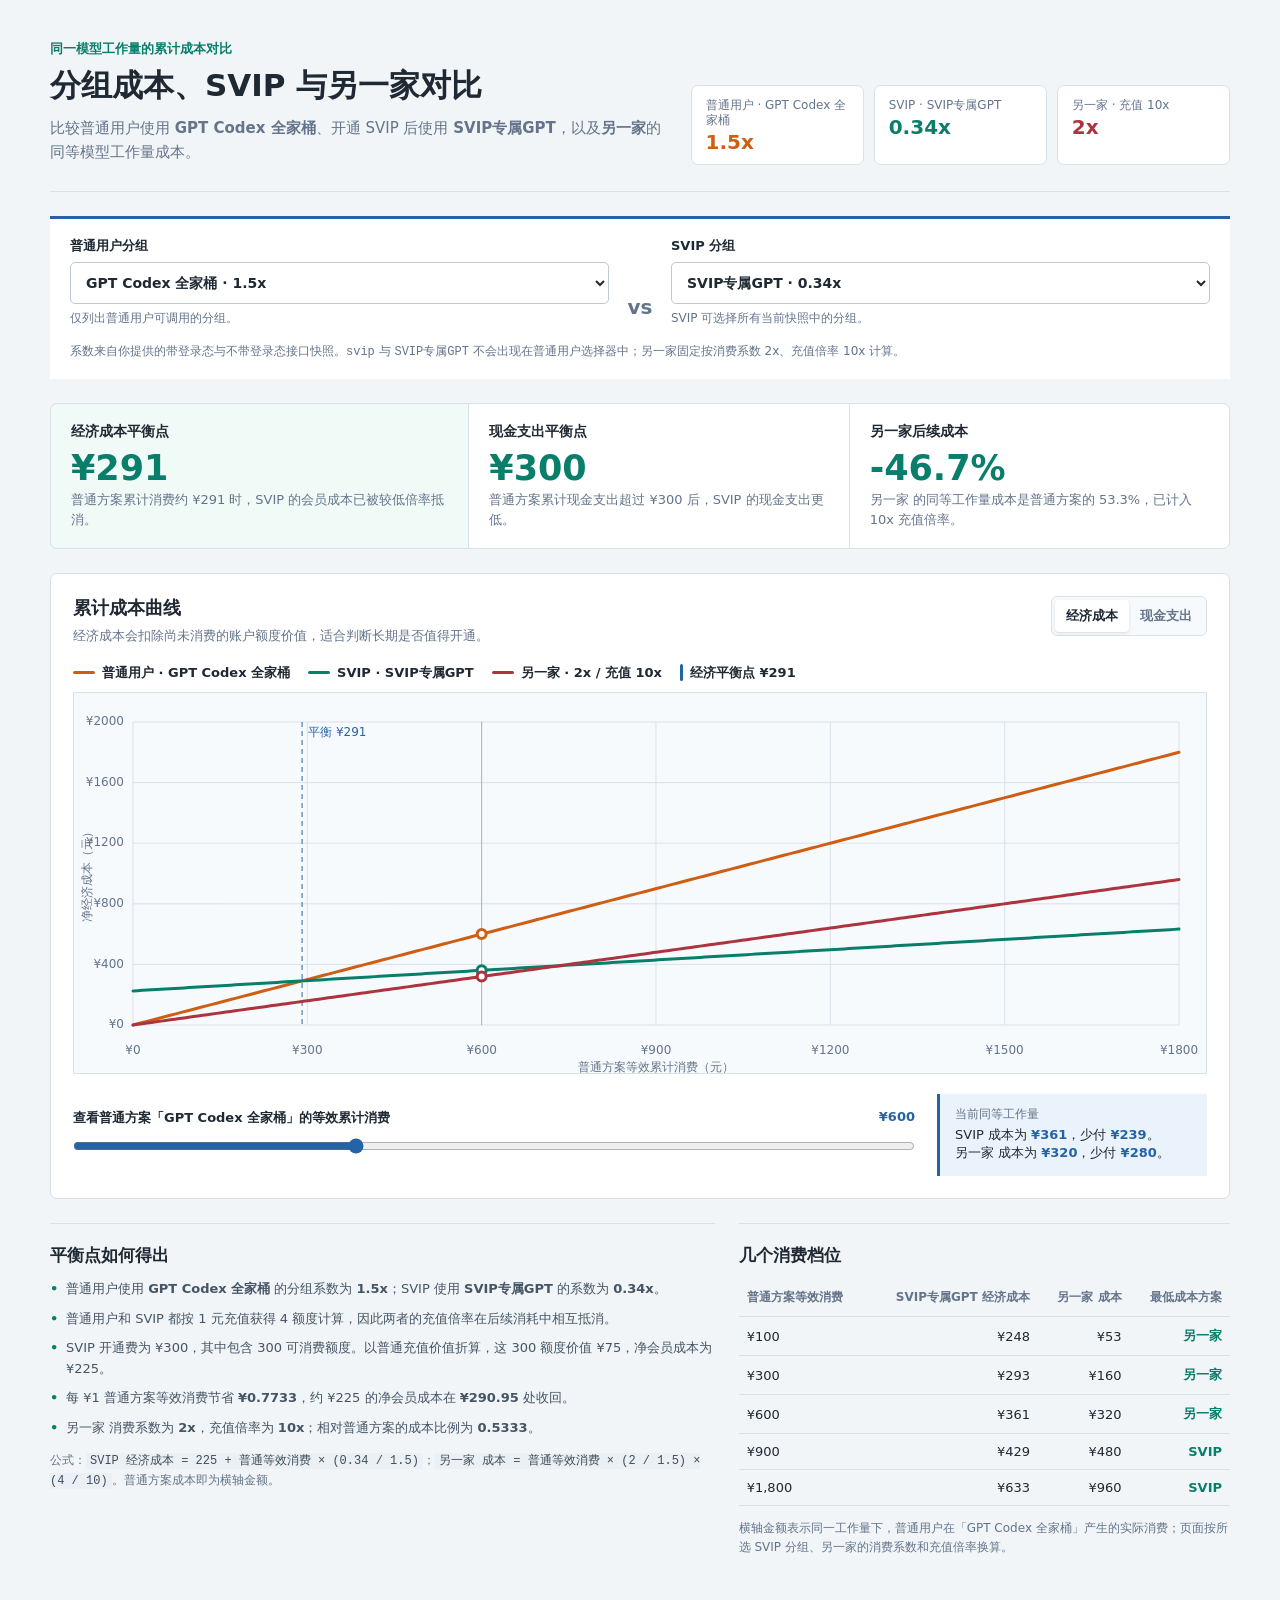
==== group-cost-comparison.html @ f08cdd8d "feat: add third-provider cost comparison" ====
<!doctype html>
<html lang="zh-CN">
  <head>
    <meta charset="UTF-8" />
    <meta name="viewport" content="width=device-width, initial-scale=1.0" />
    <title>分组成本、SVIP 与另一家对比</title>
    <style>
      :root {
        color-scheme: light;
        --ink: #1f2933;
        --muted: #64748b;
        --line: #d9e1e8;
        --canvas: #f7fafc;
        --paper: #ffffff;
        --mint: #087e6b;
        --mint-soft: #e6f6f1;
        --orange: #cf5e15;
        --orange-soft: #fff1e7;
        --blue: #2563a7;
        --blue-soft: #eaf2fb;
        --red: #ad343e;
        --focus: #193a6a;
        font-family: Inter, ui-sans-serif, system-ui, -apple-system, BlinkMacSystemFont,
          "Segoe UI", sans-serif;
      }

      * { box-sizing: border-box; }

      body {
        margin: 0;
        min-width: 320px;
        background: #f1f5f7;
        color: var(--ink);
      }

      main {
        width: min(1180px, calc(100% - 32px));
        margin: 0 auto;
        padding: 40px 0 52px;
      }

      .masthead {
        display: flex;
        align-items: end;
        justify-content: space-between;
        gap: 24px;
        padding-bottom: 26px;
        border-bottom: 1px solid var(--line);
      }

      .eyebrow {
        margin: 0 0 9px;
        color: var(--mint);
        font-size: 13px;
        font-weight: 750;
      }

      h1 {
        margin: 0;
        font-size: 31px;
        line-height: 1.18;
        font-weight: 760;
        letter-spacing: 0;
      }

      .subtitle {
        max-width: 690px;
        margin: 12px 0 0;
        color: var(--muted);
        font-size: 15px;
        line-height: 1.65;
      }

      .ratios {
        display: grid;
        grid-template-columns: repeat(3, minmax(116px, 1fr));
        gap: 10px;
        min-width: 380px;
      }

      .ratio {
        padding: 12px 14px;
        border: 1px solid var(--line);
        border-radius: 7px;
        background: var(--paper);
      }

      .ratio span,
      .metric-label,
      .small-label {
        display: block;
        color: var(--muted);
        font-size: 12px;
        line-height: 1.25;
      }

      .ratio strong {
        display: block;
        margin-top: 4px;
        font-size: 20px;
        line-height: 1;
      }

      .ratio.standard strong { color: var(--orange); }
      .ratio.svip strong { color: var(--mint); }
      .ratio.other strong { color: var(--red); }

      .comparison-picker {
        display: grid;
        grid-template-columns: 1fr 34px 1fr;
        gap: 14px;
        align-items: end;
        margin: 24px 0;
        padding: 18px 20px;
        border-top: 3px solid var(--blue);
        background: var(--paper);
      }

      .picker-field { min-width: 0; }

      .picker-field label {
        display: block;
        margin-bottom: 7px;
        font-size: 13px;
        font-weight: 750;
      }

      .picker-field small {
        display: block;
        min-height: 18px;
        margin-top: 6px;
        color: var(--muted);
        font-size: 12px;
        line-height: 1.45;
      }

      select {
        width: 100%;
        min-height: 42px;
        border: 1px solid #bdc9d4;
        border-radius: 5px;
        padding: 0 34px 0 11px;
        background: var(--paper);
        color: var(--ink);
        font: inherit;
        font-size: 14px;
        font-weight: 650;
      }

      select:focus-visible {
        outline: 3px solid rgb(37 99 167 / 28%);
        outline-offset: 2px;
      }

      .compare-mark {
        display: grid;
        place-items: center;
        height: 42px;
        color: var(--muted);
        font-size: 20px;
        font-weight: 700;
      }

      .picker-note {
        grid-column: 1 / -1;
        margin: 0;
        color: var(--muted);
        font-size: 12px;
        line-height: 1.5;
      }

      .key-result {
        display: grid;
        grid-template-columns: 1.1fr 1fr 1fr;
        gap: 1px;
        margin: 24px 0;
        overflow: hidden;
        border: 1px solid var(--line);
        border-radius: 7px;
        background: var(--line);
      }

      .key-result article {
        min-height: 134px;
        padding: 19px 20px;
        background: var(--paper);
      }

      .key-result article:first-child { background: #f0faf7; }

      .key-result h2 {
        margin: 0;
        font-size: 14px;
        font-weight: 740;
      }

      .result-number {
        margin: 10px 0 4px;
        color: var(--mint);
        font-size: 35px;
        font-weight: 780;
        line-height: 1;
      }

      .result-number.is-loss { color: var(--red); }

      .result-copy {
        margin: 0;
        color: var(--muted);
        font-size: 13px;
        line-height: 1.5;
      }

      .chart-section {
        padding: 22px;
        border: 1px solid var(--line);
        border-radius: 7px;
        background: var(--paper);
      }

      .chart-head {
        display: flex;
        align-items: start;
        justify-content: space-between;
        gap: 18px;
        margin-bottom: 18px;
      }

      .chart-head h2 {
        margin: 0;
        font-size: 18px;
      }

      .chart-head p {
        margin: 6px 0 0;
        color: var(--muted);
        font-size: 13px;
        line-height: 1.5;
      }

      .mode-switch {
        display: inline-flex;
        flex: 0 0 auto;
        padding: 3px;
        border: 1px solid var(--line);
        border-radius: 6px;
        background: #f7fafc;
      }

      .mode-switch button {
        min-height: 32px;
        border: 0;
        border-radius: 4px;
        padding: 0 11px;
        background: transparent;
        color: var(--muted);
        font: inherit;
        font-size: 13px;
        font-weight: 700;
        cursor: pointer;
      }

      .mode-switch button[aria-pressed="true"] {
        background: var(--paper);
        color: var(--ink);
        box-shadow: 0 1px 3px rgb(31 41 51 / 14%);
      }

      .mode-switch button:focus-visible,
      input:focus-visible {
        outline: 3px solid rgb(37 99 167 / 28%);
        outline-offset: 2px;
      }

      .legend {
        display: flex;
        flex-wrap: wrap;
        gap: 12px 18px;
        margin-bottom: 10px;
      }

      .legend-item {
        display: inline-flex;
        align-items: center;
        gap: 7px;
        font-size: 13px;
        font-weight: 650;
      }

      .legend-line {
        width: 22px;
        height: 3px;
        border-radius: 3px;
      }

      .legend-line.standard { background: var(--orange); }
      .legend-line.svip { background: var(--mint); }
      .legend-line.other { background: var(--red); }
      .legend-line.marker {
        width: 3px;
        height: 17px;
        background: var(--blue);
      }

      .chart-wrap {
        position: relative;
        min-height: 380px;
        border: 1px solid var(--line);
        background: var(--canvas);
      }

      canvas {
        display: block;
        width: 100%;
        height: 380px;
        cursor: crosshair;
      }

      .tooltip {
        position: absolute;
        z-index: 1;
        width: max-content;
        max-width: 220px;
        padding: 10px 11px;
        border: 1px solid #bcc9d5;
        border-radius: 5px;
        background: rgb(255 255 255 / 96%);
        box-shadow: 0 3px 13px rgb(31 41 51 / 12%);
        color: var(--ink);
        font-size: 12px;
        line-height: 1.55;
        pointer-events: none;
        transform: translate(10px, -100%);
      }

      .tooltip[hidden] { display: none; }
      .tooltip strong { display: block; margin-bottom: 3px; }

      .control-row {
        display: grid;
        grid-template-columns: minmax(0, 1fr) auto;
        gap: 22px;
        align-items: center;
        margin-top: 20px;
      }

      .range-control label {
        display: flex;
        justify-content: space-between;
        gap: 12px;
        font-size: 13px;
        font-weight: 700;
      }

      .range-control output {
        color: var(--blue);
        font-variant-numeric: tabular-nums;
      }

      input[type="range"] {
        width: 100%;
        height: 22px;
        margin: 8px 0 0;
        accent-color: var(--blue);
        cursor: pointer;
      }

      .live-comparison {
        min-width: 270px;
        padding: 13px 15px;
        border-left: 3px solid var(--blue);
        background: var(--blue-soft);
      }

      .live-comparison p { margin: 4px 0 0; font-size: 13px; line-height: 1.45; }
      .live-comparison strong { color: var(--blue); font-variant-numeric: tabular-nums; }

      .details {
        display: grid;
        grid-template-columns: minmax(0, 1.15fr) minmax(300px, 0.85fr);
        gap: 24px;
        margin-top: 24px;
      }

      .details section {
        padding: 20px 0;
        border-top: 1px solid var(--line);
      }

      .details h2 { margin: 0 0 12px; font-size: 17px; }

      .assumptions {
        display: grid;
        gap: 9px;
        margin: 0;
        padding: 0;
        list-style: none;
      }

      .assumptions li {
        position: relative;
        padding-left: 16px;
        color: #455566;
        font-size: 13px;
        line-height: 1.58;
      }

      .assumptions li::before {
        position: absolute;
        left: 0;
        color: var(--mint);
        content: "•";
        font-weight: 900;
      }

      table { width: 100%; border-collapse: collapse; font-size: 13px; }
      th, td { padding: 10px 8px; border-bottom: 1px solid var(--line); text-align: right; }
      th:first-child, td:first-child { text-align: left; }
      th { color: var(--muted); font-size: 12px; font-weight: 720; }
      td { font-variant-numeric: tabular-nums; }
      .save { color: var(--mint); font-weight: 760; }

      .scenario-table-wrap { overflow-x: auto; }

      .method {
        margin: 13px 0 0;
        color: var(--muted);
        font-size: 12px;
        line-height: 1.55;
      }

      .method code {
        padding: 1px 4px;
        background: #eaf0f4;
        color: #3e4d5b;
        font-family: ui-monospace, SFMono-Regular, Menlo, Consolas, monospace;
      }

      @media (max-width: 760px) {
        main { width: min(100% - 24px, 1180px); padding-top: 24px; }
        .masthead, .chart-head { align-items: stretch; flex-direction: column; }
        .ratios { min-width: 0; }
        .key-result { grid-template-columns: 1fr; }
        .comparison-picker { grid-template-columns: 1fr; gap: 12px; padding: 15px; }
        .compare-mark { display: none; }
        .key-result article { min-height: auto; }
        .chart-section { padding: 14px; }
        .chart-wrap, canvas { min-height: 320px; height: 320px; }
        .control-row, .details { grid-template-columns: 1fr; gap: 16px; }
        .live-comparison { min-width: 0; }
        .mode-switch { width: 100%; }
        .mode-switch button { flex: 1; }
        h1 { font-size: 27px; }
        .result-number { font-size: 31px; }
      }
    </style>
  </head>
  <body>
    <main>
      <header class="masthead">
        <div>
          <p class="eyebrow">同一模型工作量的累计成本对比</p>
          <h1>分组成本、SVIP 与另一家对比</h1>
          <p class="subtitle" id="match-subtitle"></p>
        </div>
        <div class="ratios" aria-label="本次计算的分组系数">
          <div class="ratio standard">
            <span id="standard-ratio-label">普通用户 · GPT Codex 全家桶</span>
            <strong id="standard-ratio-value">1.50x</strong>
          </div>
          <div class="ratio svip">
            <span id="svip-ratio-label">SVIP · SVIP专属GPT</span>
            <strong id="svip-ratio-value">0.34x</strong>
          </div>
          <div class="ratio other">
            <span id="other-ratio-label">另一家 · 充值 10x</span>
            <strong id="other-ratio-value">2x</strong>
          </div>
        </div>
      </header>

      <section class="comparison-picker" aria-label="选择对比的分组">
        <div class="picker-field">
          <label for="standard-group">普通用户分组</label>
          <select id="standard-group"></select>
          <small>仅列出普通用户可调用的分组。</small>
        </div>
        <div class="compare-mark" aria-hidden="true">vs</div>
        <div class="picker-field">
          <label for="svip-group">SVIP 分组</label>
          <select id="svip-group"></select>
          <small>SVIP 可选择所有当前快照中的分组。</small>
        </div>
        <p class="picker-note">系数来自你提供的带登录态与不带登录态接口快照。<code>svip</code> 与 <code>SVIP专属GPT</code> 不会出现在普通用户选择器中；另一家固定按消费系数 2x、充值倍率 10x 计算。</p>
      </section>

      <section class="key-result" aria-label="结论">
        <article>
          <h2>经济成本平衡点</h2>
          <p class="result-number" id="economic-break-number">¥291</p>
          <p class="result-copy" id="economic-break-copy"></p>
        </article>
        <article>
          <h2>现金支出平衡点</h2>
          <p class="result-number" id="cash-break-number">¥300</p>
          <p class="result-copy" id="cash-break-copy"></p>
        </article>
        <article>
          <h2>另一家后续成本</h2>
          <p class="result-number" id="other-marginal-number">-46.7%</p>
          <p class="result-copy" id="other-marginal-copy"></p>
        </article>
      </section>

      <section class="chart-section" aria-labelledby="chart-title">
        <div class="chart-head">
          <div>
            <h2 id="chart-title">累计成本曲线</h2>
            <p id="chart-description">经济成本会扣除尚未消费的账户额度价值，适合判断长期是否值得开通。</p>
          </div>
          <div class="mode-switch" aria-label="成本口径">
            <button type="button" data-mode="economic" aria-pressed="true">经济成本</button>
            <button type="button" data-mode="cash" aria-pressed="false">现金支出</button>
          </div>
        </div>

        <div class="legend" aria-hidden="true">
          <span class="legend-item"><i class="legend-line standard"></i><span id="standard-legend">普通用户 · GPT Codex 全家桶</span></span>
          <span class="legend-item"><i class="legend-line svip"></i><span id="svip-legend">SVIP · SVIP专属GPT</span></span>
          <span class="legend-item"><i class="legend-line other"></i><span id="other-legend">另一家 · 2x / 充值 10x</span></span>
          <span class="legend-item"><i class="legend-line marker"></i><span id="break-label">经济平衡点 ¥291</span></span>
        </div>

        <div class="chart-wrap" id="chart-wrap">
          <canvas id="cost-chart" aria-label="普通用户和 SVIP 的累计成本折线图" role="img"></canvas>
          <div class="tooltip" id="tooltip" hidden></div>
        </div>

        <div class="control-row">
          <div class="range-control">
            <label for="spend-range">
              <span id="range-label">查看普通用户的等效累计消费</span>
              <output id="spend-output" for="spend-range">¥600</output>
            </label>
            <input id="spend-range" type="range" min="0" max="1800" step="10" value="600" />
          </div>
          <aside class="live-comparison" aria-live="polite">
            <span class="small-label">当前同等工作量</span>
            <p id="live-copy"></p>
          </aside>
        </div>
      </section>

      <div class="details">
        <section>
          <h2>平衡点如何得出</h2>
          <ul class="assumptions">
            <li id="ratio-assumption"></li>
            <li>普通用户和 SVIP 都按 1 元充值获得 4 额度计算，因此两者的充值倍率在后续消耗中相互抵消。</li>
            <li>SVIP 开通费为 ¥300，其中包含 300 可消费额度。以普通充值价值折算，这 300 额度价值 ¥75，净会员成本为 ¥225。</li>
            <li id="savings-assumption"></li>
            <li id="other-assumption"></li>
          </ul>
          <p class="method" id="formula"></p>
        </section>

        <section>
          <h2>几个消费档位</h2>
          <div class="scenario-table-wrap">
            <table>
              <thead>
                <tr>
                  <th>普通方案等效消费</th>
                  <th id="scenario-svip-heading">SVIP 经济成本</th>
                  <th id="scenario-other-heading">另一家成本</th>
                  <th id="scenario-lowest-heading">最低成本方案</th>
                </tr>
              </thead>
              <tbody id="scenario-table"></tbody>
            </table>
          </div>
          <p class="method" id="scenario-note"></p>
        </section>
      </div>
    </main>

    <script>
      (() => {
        const MEMBERSHIP_CASH = 300;
        const MEMBERSHIP_CREDIT = 300;
        const RECHARGE_MULTIPLIER = 4;
        const MEMBERSHIP_NET_COST = MEMBERSHIP_CASH - MEMBERSHIP_CREDIT / RECHARGE_MULTIPLIER;
        const OTHER_PROVIDER = {
          name: '另一家',
          coefficient: 2,
          rechargeMultiplier: 10,
        };

        // Ratio snapshots taken from the two pricing responses supplied in this conversation.
        const GROUPS = [
          { id: 'bedrock', name: 'BedRock', standard: 12, svip: 8.8 },
          { id: 'cc-kiro-ultra', name: 'CC-Kiro-ultra', standard: 4, svip: 2 },
          { id: 'cc-limited', name: 'CC限时满血特价', standard: 2, svip: 1 },
          { id: 'openclaw', name: 'Claude Code Openclaw专属号池', standard: 5, svip: 3.96 },
          { id: 'kiro-1', name: 'ClaudeCode Kiro-1', standard: 0.8, svip: 0.4 },
          { id: 'gpt-codex', name: 'GPT Codex 全家桶', standard: 1.5, svip: 0.8 },
          { id: 'github-copilot', name: 'Github-copilot', standard: 2.6, svip: 2.6 },
          { id: 'openai-key', name: 'OpenAI官key', standard: 17, svip: 15.6 },
          { id: 'svip-gpt', name: 'SVIP专属GPT', standard: null, svip: 0.34, svipOnly: true },
          { id: 'vertex-claude', name: 'Vertex Claude官渠', standard: 11, svip: 9.4 },
          { id: 'banana-pro', name: 'banana Pro 官转', standard: 2, svip: 1 },
          { id: 'svip', name: 'svip', standard: null, svip: 0.5, svipOnly: true },
          { id: 'bug-max', name: '【Bug】Claude code Max', standard: 0.8, svip: 0.8 },
          { id: 'proxy-max', name: '【代理外接版】Claude code Max', standard: 6, svip: 4 },
          { id: 'stable-max', name: '【稳定版】Claude code Max', standard: 7, svip: 3.2 },
          { id: 'restricted-max', name: '【限制外接】Claude code Max', standard: 8, svip: 5 },
          { id: 'public', name: '公益', standard: 0.3, svip: 0.2 },
          { id: 'domestic', name: '国产Token计划', standard: 4, svip: 2 },
          { id: 'overseas', name: '海外稳定模型分组', standard: 18, svip: 14 },
        ];

        const canvas = document.getElementById('cost-chart');
        const context = canvas.getContext('2d');
        const tooltip = document.getElementById('tooltip');
        const range = document.getElementById('spend-range');
        const rangeOutput = document.getElementById('spend-output');
        const liveCopy = document.getElementById('live-copy');
        const chartDescription = document.getElementById('chart-description');
        const breakLabel = document.getElementById('break-label');
        const scenarioTable = document.getElementById('scenario-table');
        const buttons = [...document.querySelectorAll('[data-mode]')];
        const standardSelect = document.getElementById('standard-group');
        const svipSelect = document.getElementById('svip-group');
        const subtitle = document.getElementById('match-subtitle');
        const standardRatioLabel = document.getElementById('standard-ratio-label');
        const standardRatioValue = document.getElementById('standard-ratio-value');
        const svipRatioLabel = document.getElementById('svip-ratio-label');
        const svipRatioValue = document.getElementById('svip-ratio-value');
        const otherRatioLabel = document.getElementById('other-ratio-label');
        const otherRatioValue = document.getElementById('other-ratio-value');
        const standardLegend = document.getElementById('standard-legend');
        const svipLegend = document.getElementById('svip-legend');
        const otherLegend = document.getElementById('other-legend');
        const rangeLabel = document.getElementById('range-label');
        const economicBreakNumber = document.getElementById('economic-break-number');
        const economicBreakCopy = document.getElementById('economic-break-copy');
        const cashBreakNumber = document.getElementById('cash-break-number');
        const cashBreakCopy = document.getElementById('cash-break-copy');
        const otherMarginalNumber = document.getElementById('other-marginal-number');
        const otherMarginalCopy = document.getElementById('other-marginal-copy');
        const ratioAssumption = document.getElementById('ratio-assumption');
        const savingsAssumption = document.getElementById('savings-assumption');
        const otherAssumption = document.getElementById('other-assumption');
        const formula = document.getElementById('formula');
        const scenarioSvipHeading = document.getElementById('scenario-svip-heading');
        const scenarioOtherHeading = document.getElementById('scenario-other-heading');
        const scenarioLowestHeading = document.getElementById('scenario-lowest-heading');
        const scenarioNote = document.getElementById('scenario-note');
        let mode = 'economic';
        let pointerSpend = null;

        const money = (value, fraction = 0) =>
          new Intl.NumberFormat('zh-CN', {
            style: 'currency',
            currency: 'CNY',
            minimumFractionDigits: fraction,
            maximumFractionDigits: fraction,
          }).format(value);

        const ratioText = (value) => `${Number(value.toFixed(2))}x`;

        function getGroup(id) {
          return GROUPS.find((group) => group.id === id);
        }

        function comparison() {
          const standard = getGroup(standardSelect.value);
          const svip = getGroup(svipSelect.value);
          const variableRatio = svip.svip / standard.standard;
          const otherRatio =
            (OTHER_PROVIDER.coefficient / standard.standard) *
            (RECHARGE_MULTIPLIER / OTHER_PROVIDER.rechargeMultiplier);
          const svipCheaper = variableRatio < 1;
          const economicBreakEven = svipCheaper
            ? MEMBERSHIP_NET_COST / (1 - variableRatio)
            : null;
          const cashBreakEven = svipCheaper
            ? Math.max(MEMBERSHIP_CASH, economicBreakEven)
            : null;
          return {
            standard,
            svip,
            variableRatio,
            otherRatio,
            svipCheaper,
            economicBreakEven,
            cashBreakEven,
          };
        }

        function economicSvipCost(normalSpend, current = comparison()) {
          return MEMBERSHIP_NET_COST + normalSpend * current.variableRatio;
        }

        function cashSvipCost(normalSpend, current = comparison()) {
          const neededCredits = normalSpend * current.variableRatio * RECHARGE_MULTIPLIER;
          if (neededCredits <= MEMBERSHIP_CREDIT) return MEMBERSHIP_CASH;
          return MEMBERSHIP_CASH + (neededCredits - MEMBERSHIP_CREDIT) / RECHARGE_MULTIPLIER;
        }

        function svipCost(normalSpend, current = comparison()) {
          return mode === 'economic'
            ? economicSvipCost(normalSpend, current)
            : cashSvipCost(normalSpend, current);
        }

        function otherCost(normalSpend, current = comparison()) {
          return normalSpend * current.otherRatio;
        }

        function populateSelects() {
          const addOptions = (select, groups, ratioField) => {
            const fragment = document.createDocumentFragment();
            groups.forEach((group) => {
              const option = document.createElement('option');
              option.value = group.id;
              option.textContent = `${group.name} · ${ratioText(group[ratioField])}`;
              fragment.append(option);
            });
            select.replaceChildren(fragment);
          };

          addOptions(standardSelect, GROUPS.filter((group) => group.standard !== null), 'standard');
          addOptions(svipSelect, GROUPS, 'svip');
          standardSelect.value = 'gpt-codex';
          svipSelect.value = 'svip-gpt';
        }

        function setResult(number, copy, value, text, isLoss = false) {
          number.textContent = value;
          number.classList.toggle('is-loss', isLoss);
          copy.textContent = text;
        }

        function updateSummary() {
          const current = comparison();
          const standardName = current.standard.name;
          const svipName = current.svip.name;

          subtitle.innerHTML = `比较普通用户使用 <strong>${standardName}</strong>、开通 SVIP 后使用 <strong>${svipName}</strong>，以及<strong>${OTHER_PROVIDER.name}</strong>的同等模型工作量成本。`;
          standardRatioLabel.textContent = `普通用户 · ${standardName}`;
          standardRatioValue.textContent = ratioText(current.standard.standard);
          svipRatioLabel.textContent = `SVIP · ${svipName}`;
          svipRatioValue.textContent = ratioText(current.svip.svip);
          otherRatioLabel.textContent = `${OTHER_PROVIDER.name} · 充值 ${OTHER_PROVIDER.rechargeMultiplier}x`;
          otherRatioValue.textContent = ratioText(OTHER_PROVIDER.coefficient);
          standardLegend.textContent = `普通用户 · ${standardName}`;
          svipLegend.textContent = `SVIP · ${svipName}`;
          otherLegend.textContent = `${OTHER_PROVIDER.name} · ${ratioText(OTHER_PROVIDER.coefficient)} / 充值 ${OTHER_PROVIDER.rechargeMultiplier}x`;
          rangeLabel.textContent = `查看普通方案「${standardName}」的等效累计消费`;
          canvas.setAttribute('aria-label', `普通用户 ${standardName}、SVIP ${svipName} 与${OTHER_PROVIDER.name}的累计成本折线图`);
          ratioAssumption.innerHTML = `普通用户使用 <strong>${standardName}</strong> 的分组系数为 <strong>${ratioText(current.standard.standard)}</strong>；SVIP 使用 <strong>${svipName}</strong> 的系数为 <strong>${ratioText(current.svip.svip)}</strong>。`;

          if (current.svipCheaper) {
            setResult(
              economicBreakNumber,
              economicBreakCopy,
              money(current.economicBreakEven),
              `普通方案累计消费约 ${money(current.economicBreakEven)} 时，SVIP 的会员成本已被较低倍率抵消。`
            );
            setResult(
              cashBreakNumber,
              cashBreakCopy,
              money(current.cashBreakEven),
              `普通方案累计现金支出超过 ${money(current.cashBreakEven)} 后，SVIP 的现金支出更低。`
            );
            savingsAssumption.innerHTML = `每 ¥1 普通方案等效消费节省 <strong>¥${(1 - current.variableRatio).toFixed(4)}</strong>，约 ¥225 的净会员成本在 <strong>${money(current.economicBreakEven, 2)}</strong> 处收回。`;
          } else {
            setResult(
              economicBreakNumber,
              economicBreakCopy,
              '不回本',
              `${svipName} 的后续倍率不低于普通方案，无法通过消费抵消开通 SVIP 的净成本。`,
              true
            );
            setResult(
              cashBreakNumber,
              cashBreakCopy,
              '不回本',
              `即使不计资金占用，所选 SVIP 分组也不会低于普通方案的累计现金支出。`,
              true
            );
            savingsAssumption.innerHTML = `所选 SVIP 分组的变量成本比普通方案高 <strong>¥${(current.variableRatio - 1).toFixed(4)}</strong> / 每 ¥1 等效消费，会员成本不会收回。`;
          }

          const otherPercentage = Math.abs((1 - current.otherRatio) * 100);
          const otherIsCheaper = current.otherRatio < 1;
          setResult(
            otherMarginalNumber,
            otherMarginalCopy,
            `${otherIsCheaper ? '-' : '+'}${otherPercentage.toFixed(1)}%`,
            `${OTHER_PROVIDER.name} 的同等工作量成本是普通方案的 ${(current.otherRatio * 100).toFixed(1)}%，已计入 ${OTHER_PROVIDER.rechargeMultiplier}x 充值倍率。`,
            !otherIsCheaper
          );
          otherAssumption.innerHTML = `${OTHER_PROVIDER.name} 消费系数为 <strong>${ratioText(OTHER_PROVIDER.coefficient)}</strong>，充值倍率为 <strong>${OTHER_PROVIDER.rechargeMultiplier}x</strong>；相对普通方案的成本比例为 <strong>${current.otherRatio.toFixed(4)}</strong>。`;
          formula.innerHTML = `公式：<code>SVIP 经济成本 = 225 + 普通等效消费 × (${current.svip.svip} / ${current.standard.standard})</code>；<code>${OTHER_PROVIDER.name} 成本 = 普通等效消费 × (${OTHER_PROVIDER.coefficient} / ${current.standard.standard}) × (${RECHARGE_MULTIPLIER} / ${OTHER_PROVIDER.rechargeMultiplier})</code>。普通方案成本即为横轴金额。`;
          scenarioSvipHeading.textContent = `${svipName} ${mode === 'economic' ? '经济成本' : '现金支出'}`;
          scenarioOtherHeading.textContent = `${OTHER_PROVIDER.name} 成本`;
          scenarioLowestHeading.textContent = '最低成本方案';
          scenarioNote.textContent = `横轴金额表示同一工作量下，普通用户在「${standardName}」产生的实际消费；页面按所选 SVIP 分组、另一家的消费系数和充值倍率换算。`;
        }

        function syncRangeMaximum(current = comparison()) {
          const target = Math.max(1800, current.cashBreakEven ? current.cashBreakEven * 1.3 : 0);
          const maximum = Math.ceil(target / 100) * 100;
          range.max = String(maximum);
          if (Number(range.value) > maximum) range.value = String(maximum);
        }

        function updateLiveText() {
          const current = comparison();
          const normalSpend = Number(range.value);
          const currentSvip = svipCost(normalSpend, current);
          const currentOther = otherCost(normalSpend, current);
          rangeOutput.textContent = money(normalSpend);
          const compareCopy = (name, cost) => {
            const difference = normalSpend - cost;
            if (Math.abs(difference) < 0.01) {
              return `${name} 与普通方案同为 <strong>${money(normalSpend)}</strong>。`;
            }
            if (difference > 0) {
              return `${name} 成本为 <strong>${money(cost)}</strong>，少付 <strong>${money(difference)}</strong>。`;
            }
            return `${name} 成本为 <strong>${money(cost)}</strong>，多付 <strong>${money(-difference)}</strong>。`;
          };

          liveCopy.innerHTML = `${compareCopy('SVIP', currentSvip)}<br>${compareCopy(OTHER_PROVIDER.name, currentOther)}`;
        }

        function populateScenarios() {
          const current = comparison();
          const maximum = Number(range.max);
          const points = [...new Set([100, 300, 600, Math.round(maximum / 2 / 100) * 100, maximum])]
            .filter((point) => point <= maximum)
            .sort((first, second) => first - second);
          scenarioTable.innerHTML = points
            .map((normalSpend) => {
              const svip = svipCost(normalSpend, current);
              const other = otherCost(normalSpend, current);
              const lowest = [
                { name: '普通方案', cost: normalSpend },
                { name: 'SVIP', cost: svip },
                { name: OTHER_PROVIDER.name, cost: other },
              ].reduce((candidate, item) => (item.cost < candidate.cost ? item : candidate));
              return `<tr>
                <td>${money(normalSpend)}</td>
                <td>${money(svip)}</td>
                <td>${money(other)}</td>
                <td class="save">${lowest.name}</td>
              </tr>`;
            })
            .join('');
        }

        function niceMax(value) {
          const magnitude = 10 ** Math.floor(Math.log10(Math.max(value, 1)));
          const normalized = value / magnitude;
          const nice = normalized <= 1 ? 1 : normalized <= 2 ? 2 : normalized <= 5 ? 5 : 10;
          return nice * magnitude;
        }

        function drawChart() {
          const current = comparison();
          const bounds = canvas.getBoundingClientRect();
          const dpr = window.devicePixelRatio || 1;
          const width = Math.max(1, Math.round(bounds.width));
          const height = Math.max(1, Math.round(bounds.height));
          canvas.width = Math.round(width * dpr);
          canvas.height = Math.round(height * dpr);
          context.setTransform(dpr, 0, 0, dpr, 0, 0);
          context.clearRect(0, 0, width, height);

          const compact = width < 560;
          const padding = { left: compact ? 48 : 59, right: compact ? 16 : 27, top: 29, bottom: 48 };
          const chartWidth = width - padding.left - padding.right;
          const chartHeight = height - padding.top - padding.bottom;
          const xMax = Number(range.max);
          const breakEven = mode === 'economic' ? current.economicBreakEven : current.cashBreakEven;
          const maxValue = Math.max(xMax, svipCost(xMax, current), otherCost(xMax, current), breakEven || 0) * 1.06;
          const yMax = niceMax(maxValue);
          const xToPx = (x) => padding.left + (x / xMax) * chartWidth;
          const yToPx = (y) => padding.top + chartHeight - (y / yMax) * chartHeight;

          context.font = '12px Inter, ui-sans-serif, system-ui, sans-serif';
          context.textBaseline = 'middle';
          context.strokeStyle = '#d9e1e8';
          context.fillStyle = '#64748b';
          context.lineWidth = 1;

          const yTicks = 5;
          for (let tick = 0; tick <= yTicks; tick += 1) {
            const value = (yMax / yTicks) * tick;
            const y = yToPx(value);
            context.beginPath();
            context.moveTo(padding.left, y);
            context.lineTo(width - padding.right, y);
            context.stroke();
            context.textAlign = 'right';
            context.fillText(`¥${Math.round(value)}`, padding.left - 9, y);
          }

          const xTicks = compact ? 3 : 6;
          for (let tick = 0; tick <= xTicks; tick += 1) {
            const value = (xMax / xTicks) * tick;
            const x = xToPx(value);
            context.beginPath();
            context.moveTo(x, padding.top);
            context.lineTo(x, padding.top + chartHeight);
            context.stroke();
            context.textAlign = 'center';
            context.fillText(`¥${Math.round(value)}`, x, height - 22);
          }

          if (breakEven !== null && breakEven <= xMax) {
            const breakX = xToPx(breakEven);
            context.save();
            context.setLineDash([5, 4]);
            context.strokeStyle = '#2563a7';
            context.beginPath();
            context.moveTo(breakX, padding.top);
            context.lineTo(breakX, padding.top + chartHeight);
            context.stroke();
            context.restore();

            context.fillStyle = '#2563a7';
            context.textAlign = breakX > width - 145 ? 'right' : 'left';
            context.fillText(`平衡 ¥${Math.round(breakEven)}`, breakX + (breakX > width - 145 ? -6 : 6), padding.top + 11);
          }

          function pathFor(fn, color, lineWidth = 3) {
            context.beginPath();
            for (let x = 0; x <= xMax; x += Math.max(8, xMax / 240)) {
              const px = xToPx(x);
              const py = yToPx(fn(x));
              if (x === 0) context.moveTo(px, py);
              else context.lineTo(px, py);
            }
            context.strokeStyle = color;
            context.lineWidth = lineWidth;
            context.lineJoin = 'round';
            context.lineCap = 'round';
            context.stroke();
          }

          pathFor((x) => x, '#cf5e15');
          pathFor((x) => svipCost(x, current), '#087e6b');
          pathFor((x) => otherCost(x, current), '#ad343e');

          const selectedSpend = pointerSpend === null ? Number(range.value) : pointerSpend;
          const selectedX = xToPx(selectedSpend);
          const selectedStandardY = yToPx(selectedSpend);
          const selectedSvipY = yToPx(svipCost(selectedSpend, current));
          const selectedOtherY = yToPx(otherCost(selectedSpend, current));
          context.strokeStyle = 'rgba(31, 41, 51, 0.25)';
          context.lineWidth = 1;
          context.beginPath();
          context.moveTo(selectedX, padding.top);
          context.lineTo(selectedX, padding.top + chartHeight);
          context.stroke();

          [[selectedStandardY, '#cf5e15'], [selectedSvipY, '#087e6b'], [selectedOtherY, '#ad343e']].forEach(([y, color]) => {
            context.beginPath();
            context.fillStyle = '#ffffff';
            context.strokeStyle = color;
            context.lineWidth = 3;
            context.arc(selectedX, y, 4.5, 0, Math.PI * 2);
            context.fill();
            context.stroke();
          });

          context.fillStyle = '#64748b';
          context.textAlign = 'center';
          context.fillText('普通方案等效累计消费（元）', padding.left + chartWidth / 2, height - 5);
          context.save();
          context.translate(14, padding.top + chartHeight / 2);
          context.rotate(-Math.PI / 2);
          context.fillText(mode === 'economic' ? '净经济成本（元）' : '累计现金支出（元）', 0, 0);
          context.restore();
        }

        function showTooltip(clientX, clientY) {
          const current = comparison();
          const rect = canvas.getBoundingClientRect();
          const width = rect.width;
          const padding = { left: width < 560 ? 48 : 59, right: width < 560 ? 16 : 27 };
          const localX = Math.max(padding.left, Math.min(clientX - rect.left, width - padding.right));
          pointerSpend = ((localX - padding.left) / (width - padding.left - padding.right)) * Number(range.max);
          const normalSpend = Math.round(pointerSpend / 10) * 10;
          pointerSpend = normalSpend;
          const svip = svipCost(normalSpend, current);
          const other = otherCost(normalSpend, current);
          tooltip.innerHTML = `<strong>等效消费 ${money(normalSpend)}</strong>${current.standard.name}：${money(normalSpend)}<br>${current.svip.name}：${money(svip)}<br>${OTHER_PROVIDER.name}：${money(other)}`;
          tooltip.hidden = false;
          const tooltipX = Math.min(Math.max(clientX - rect.left, 70), rect.width - 180);
          const tooltipY = Math.max(clientY - rect.top, 80);
          tooltip.style.left = `${tooltipX}px`;
          tooltip.style.top = `${tooltipY}px`;
          drawChart();
        }

        function updateModeCopy() {
          const current = comparison();
          const breakEven = mode === 'economic' ? current.economicBreakEven : current.cashBreakEven;
          if (mode === 'economic') {
            chartDescription.textContent = '经济成本会扣除尚未消费的账户额度价值，适合判断长期是否值得开通。';
            breakLabel.textContent = breakEven === null ? '所选组合不回本' : `经济平衡点 ¥${Math.round(breakEven)}`;
          } else {
            chartDescription.textContent = '现金支出把开通 SVIP 的 ¥300 一次性支付计入，适合判断实际资金何时回本。';
            breakLabel.textContent = breakEven === null ? '所选组合不回本' : `现金平衡点 ¥${Math.round(breakEven)}`;
          }
        }

        function refresh() {
          updateLiveText();
          drawChart();
        }

        function applyComparison() {
          pointerSpend = null;
          syncRangeMaximum();
          updateSummary();
          updateModeCopy();
          populateScenarios();
          refresh();
        }

        range.addEventListener('input', () => {
          pointerSpend = null;
          refresh();
        });

        [standardSelect, svipSelect].forEach((select) => {
          select.addEventListener('change', applyComparison);
        });

        buttons.forEach((button) => {
          button.addEventListener('click', () => {
            mode = button.dataset.mode;
            buttons.forEach((item) => item.setAttribute('aria-pressed', String(item === button)));
            pointerSpend = null;
            updateSummary();
            updateModeCopy();
            populateScenarios();
            refresh();
          });
        });

        canvas.addEventListener('pointermove', (event) => showTooltip(event.clientX, event.clientY));
        canvas.addEventListener('pointerleave', () => {
          pointerSpend = null;
          tooltip.hidden = true;
          drawChart();
        });
        window.addEventListener('resize', drawChart);

        populateSelects();
        applyComparison();
      })();
    </script>
  </body>
</html>
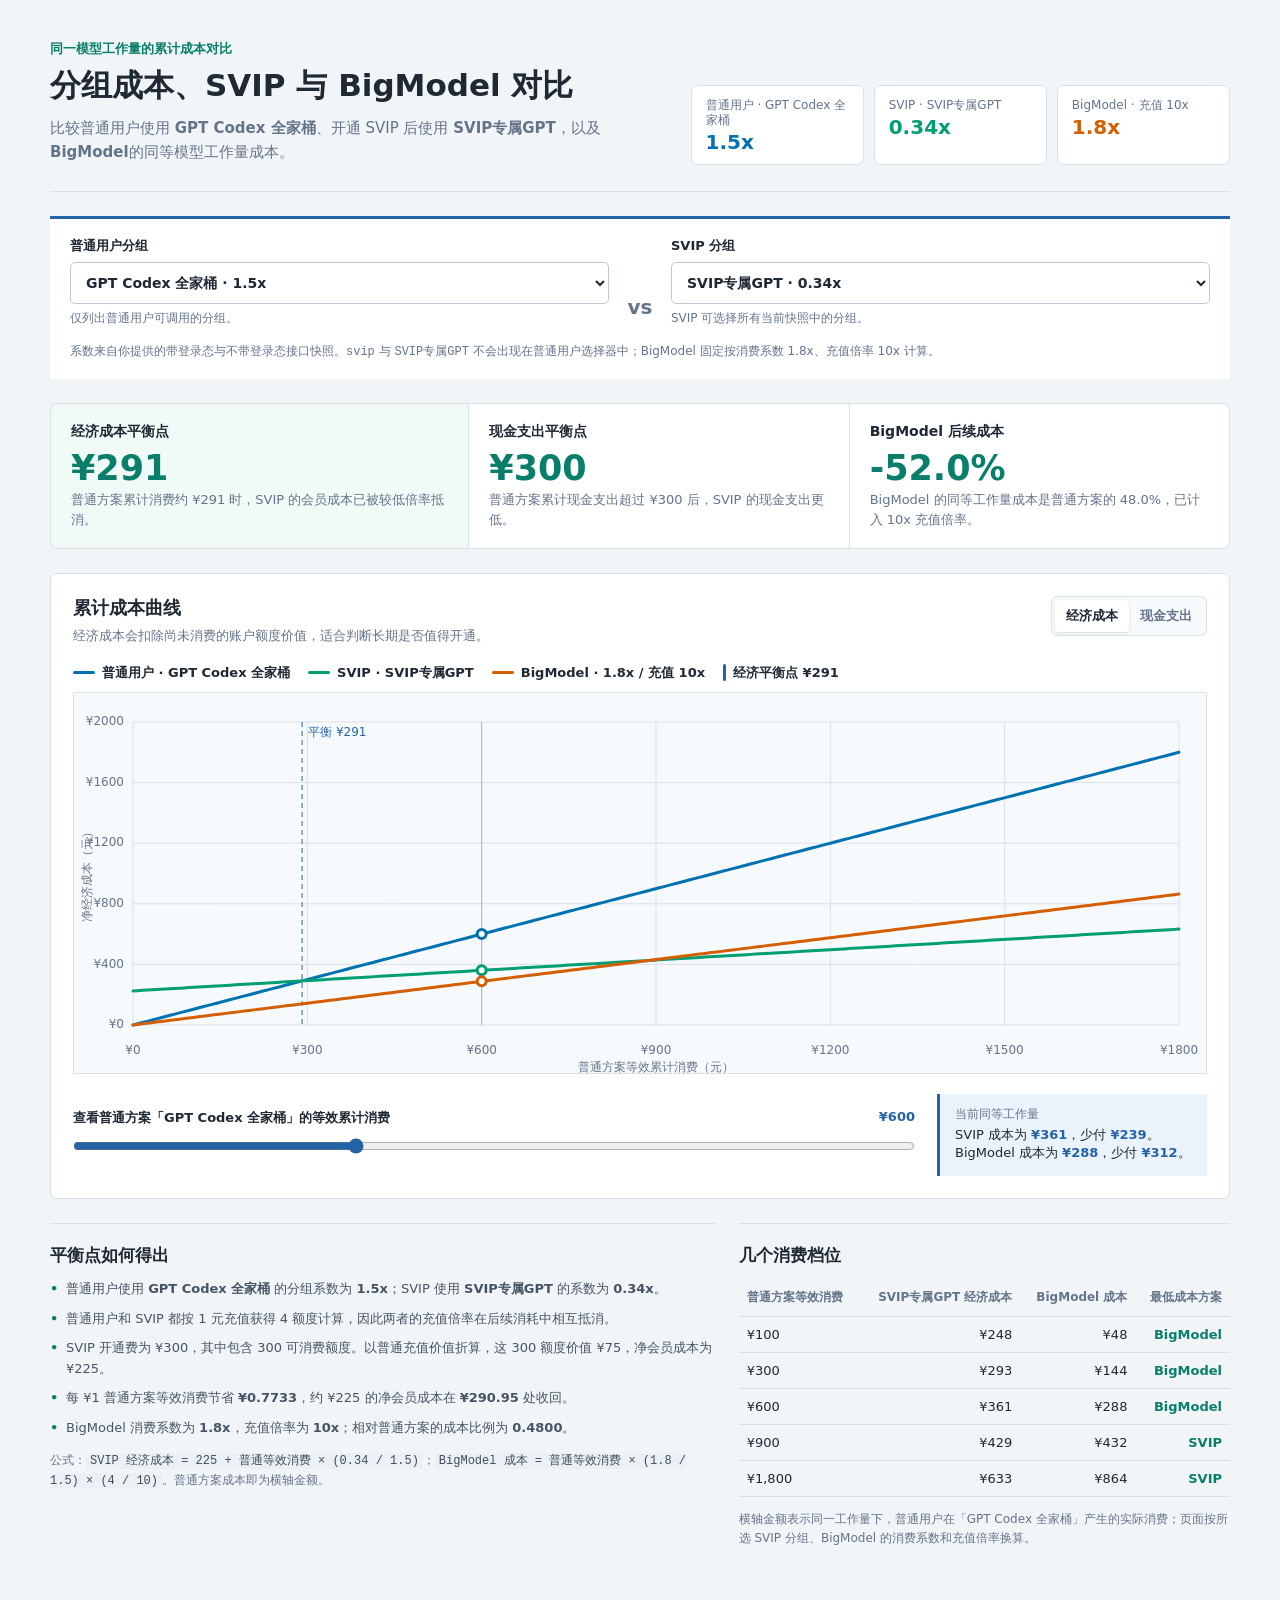
==== commit 90f1d316: "feat: refresh pricing comparison and local storage controls" ====
--- a/group-cost-comparison.html
+++ b/group-cost-comparison.html
@@ -3,7 +3,7 @@
   <head>
     <meta charset="UTF-8" />
     <meta name="viewport" content="width=device-width, initial-scale=1.0" />
-    <title>分组成本、SVIP 与另一家对比</title>
+    <title>分组成本、SVIP 与 BigModel 对比</title>
     <style>
       :root {
         color-scheme: light;
@@ -19,6 +19,9 @@
         --blue: #2563a7;
         --blue-soft: #eaf2fb;
         --red: #ad343e;
+        --curve-standard: #0072b2;
+        --curve-svip: #009e73;
+        --curve-bigmodel: #d55e00;
         --focus: #193a6a;
         font-family: Inter, ui-sans-serif, system-ui, -apple-system, BlinkMacSystemFont,
           "Segoe UI", sans-serif;
@@ -101,9 +104,9 @@
         line-height: 1;
       }
 
-      .ratio.standard strong { color: var(--orange); }
-      .ratio.svip strong { color: var(--mint); }
-      .ratio.other strong { color: var(--red); }
+      .ratio.standard strong { color: var(--curve-standard); }
+      .ratio.svip strong { color: var(--curve-svip); }
+      .ratio.other strong { color: var(--curve-bigmodel); }
 
       .comparison-picker {
         display: grid;
@@ -293,9 +296,9 @@
         border-radius: 3px;
       }
 
-      .legend-line.standard { background: var(--orange); }
-      .legend-line.svip { background: var(--mint); }
-      .legend-line.other { background: var(--red); }
+      .legend-line.standard { background: var(--curve-standard); }
+      .legend-line.svip { background: var(--curve-svip); }
+      .legend-line.other { background: var(--curve-bigmodel); }
       .legend-line.marker {
         width: 3px;
         height: 17px;
@@ -460,7 +463,7 @@
       <header class="masthead">
         <div>
           <p class="eyebrow">同一模型工作量的累计成本对比</p>
-          <h1>分组成本、SVIP 与另一家对比</h1>
+          <h1>分组成本、SVIP 与 BigModel 对比</h1>
           <p class="subtitle" id="match-subtitle"></p>
         </div>
         <div class="ratios" aria-label="本次计算的分组系数">
@@ -473,8 +476,8 @@
             <strong id="svip-ratio-value">0.34x</strong>
           </div>
           <div class="ratio other">
-            <span id="other-ratio-label">另一家 · 充值 10x</span>
-            <strong id="other-ratio-value">2x</strong>
+            <span id="other-ratio-label">BigModel · 充值 10x</span>
+            <strong id="other-ratio-value">1.8x</strong>
           </div>
         </div>
       </header>
@@ -491,7 +494,7 @@
           <select id="svip-group"></select>
           <small>SVIP 可选择所有当前快照中的分组。</small>
         </div>
-        <p class="picker-note">系数来自你提供的带登录态与不带登录态接口快照。<code>svip</code> 与 <code>SVIP专属GPT</code> 不会出现在普通用户选择器中；另一家固定按消费系数 2x、充值倍率 10x 计算。</p>
+        <p class="picker-note">系数来自你提供的带登录态与不带登录态接口快照。<code>svip</code> 与 <code>SVIP专属GPT</code> 不会出现在普通用户选择器中；BigModel 固定按消费系数 1.8x、充值倍率 10x 计算。</p>
       </section>
 
       <section class="key-result" aria-label="结论">
@@ -506,8 +509,8 @@
           <p class="result-copy" id="cash-break-copy"></p>
         </article>
         <article>
-          <h2>另一家后续成本</h2>
-          <p class="result-number" id="other-marginal-number">-46.7%</p>
+          <h2>BigModel 后续成本</h2>
+          <p class="result-number" id="other-marginal-number">-52.0%</p>
           <p class="result-copy" id="other-marginal-copy"></p>
         </article>
       </section>
@@ -527,7 +530,7 @@
         <div class="legend" aria-hidden="true">
           <span class="legend-item"><i class="legend-line standard"></i><span id="standard-legend">普通用户 · GPT Codex 全家桶</span></span>
           <span class="legend-item"><i class="legend-line svip"></i><span id="svip-legend">SVIP · SVIP专属GPT</span></span>
-          <span class="legend-item"><i class="legend-line other"></i><span id="other-legend">另一家 · 2x / 充值 10x</span></span>
+          <span class="legend-item"><i class="legend-line other"></i><span id="other-legend">BigModel · 1.8x / 充值 10x</span></span>
           <span class="legend-item"><i class="legend-line marker"></i><span id="break-label">经济平衡点 ¥291</span></span>
         </div>
 
@@ -572,7 +575,7 @@
                 <tr>
                   <th>普通方案等效消费</th>
                   <th id="scenario-svip-heading">SVIP 经济成本</th>
-                  <th id="scenario-other-heading">另一家成本</th>
+                  <th id="scenario-other-heading">BigModel 成本</th>
                   <th id="scenario-lowest-heading">最低成本方案</th>
                 </tr>
               </thead>
@@ -591,8 +594,8 @@
         const RECHARGE_MULTIPLIER = 4;
         const MEMBERSHIP_NET_COST = MEMBERSHIP_CASH - MEMBERSHIP_CREDIT / RECHARGE_MULTIPLIER;
         const OTHER_PROVIDER = {
-          name: '另一家',
-          coefficient: 2,
+          name: 'BigModel',
+          coefficient: 1.8,
           rechargeMultiplier: 10,
         };
 
@@ -807,7 +810,7 @@
           scenarioSvipHeading.textContent = `${svipName} ${mode === 'economic' ? '经济成本' : '现金支出'}`;
           scenarioOtherHeading.textContent = `${OTHER_PROVIDER.name} 成本`;
           scenarioLowestHeading.textContent = '最低成本方案';
-          scenarioNote.textContent = `横轴金额表示同一工作量下，普通用户在「${standardName}」产生的实际消费；页面按所选 SVIP 分组、另一家的消费系数和充值倍率换算。`;
+          scenarioNote.textContent = `横轴金额表示同一工作量下，普通用户在「${standardName}」产生的实际消费；页面按所选 SVIP 分组、BigModel 的消费系数和充值倍率换算。`;
         }
 
         function syncRangeMaximum(current = comparison()) {
@@ -952,9 +955,9 @@
             context.stroke();
           }
 
-          pathFor((x) => x, '#cf5e15');
-          pathFor((x) => svipCost(x, current), '#087e6b');
-          pathFor((x) => otherCost(x, current), '#ad343e');
+          pathFor((x) => x, '#0072b2');
+          pathFor((x) => svipCost(x, current), '#009e73');
+          pathFor((x) => otherCost(x, current), '#d55e00');
 
           const selectedSpend = pointerSpend === null ? Number(range.value) : pointerSpend;
           const selectedX = xToPx(selectedSpend);
@@ -968,7 +971,7 @@
           context.lineTo(selectedX, padding.top + chartHeight);
           context.stroke();
 
-          [[selectedStandardY, '#cf5e15'], [selectedSvipY, '#087e6b'], [selectedOtherY, '#ad343e']].forEach(([y, color]) => {
+          [[selectedStandardY, '#0072b2'], [selectedSvipY, '#009e73'], [selectedOtherY, '#d55e00']].forEach(([y, color]) => {
             context.beginPath();
             context.fillStyle = '#ffffff';
             context.strokeStyle = color;
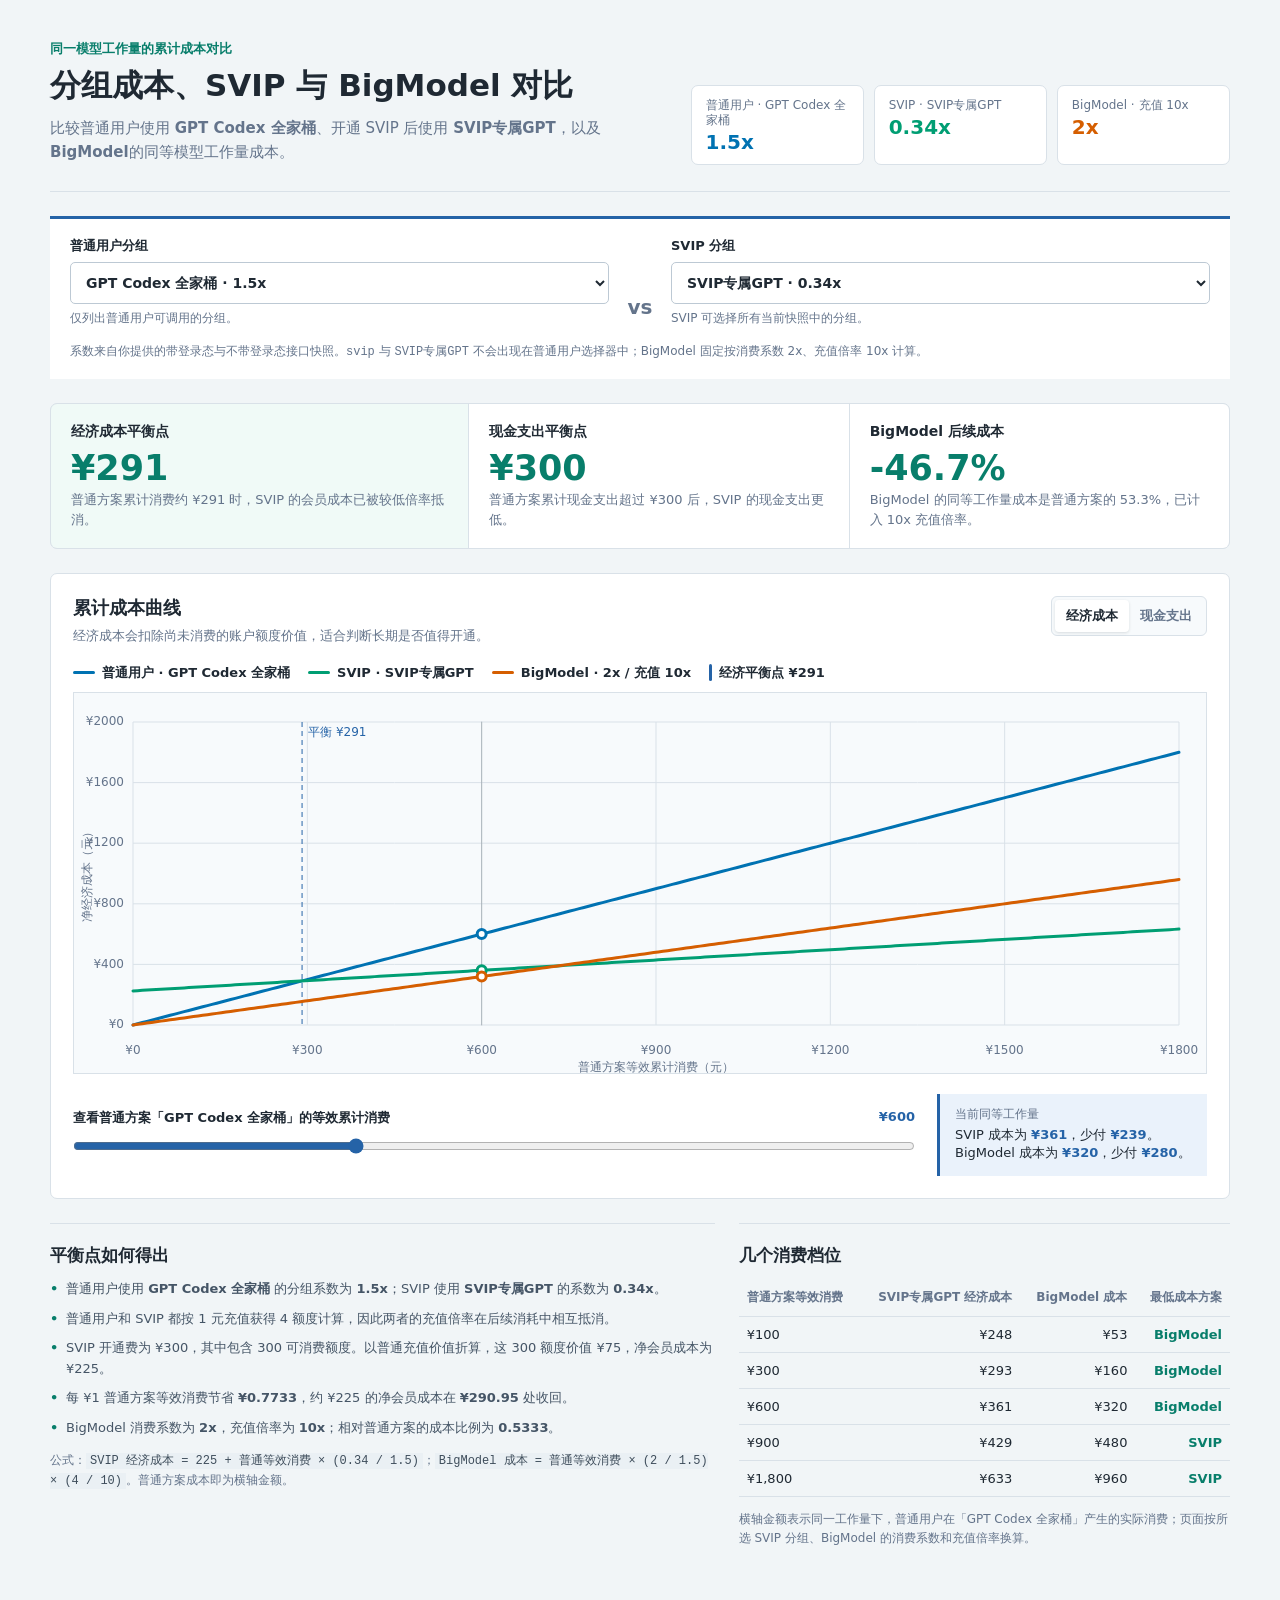
==== commit ade20aa6: "Update BigModel consumption coefficient" ====
--- a/group-cost-comparison.html
+++ b/group-cost-comparison.html
@@ -477,7 +477,7 @@
           </div>
           <div class="ratio other">
             <span id="other-ratio-label">BigModel · 充值 10x</span>
-            <strong id="other-ratio-value">1.8x</strong>
+            <strong id="other-ratio-value">2x</strong>
           </div>
         </div>
       </header>
@@ -494,7 +494,7 @@
           <select id="svip-group"></select>
           <small>SVIP 可选择所有当前快照中的分组。</small>
         </div>
-        <p class="picker-note">系数来自你提供的带登录态与不带登录态接口快照。<code>svip</code> 与 <code>SVIP专属GPT</code> 不会出现在普通用户选择器中；BigModel 固定按消费系数 1.8x、充值倍率 10x 计算。</p>
+        <p class="picker-note">系数来自你提供的带登录态与不带登录态接口快照。<code>svip</code> 与 <code>SVIP专属GPT</code> 不会出现在普通用户选择器中；BigModel 固定按消费系数 2x、充值倍率 10x 计算。</p>
       </section>
 
       <section class="key-result" aria-label="结论">
@@ -530,7 +530,7 @@
         <div class="legend" aria-hidden="true">
           <span class="legend-item"><i class="legend-line standard"></i><span id="standard-legend">普通用户 · GPT Codex 全家桶</span></span>
           <span class="legend-item"><i class="legend-line svip"></i><span id="svip-legend">SVIP · SVIP专属GPT</span></span>
-          <span class="legend-item"><i class="legend-line other"></i><span id="other-legend">BigModel · 1.8x / 充值 10x</span></span>
+          <span class="legend-item"><i class="legend-line other"></i><span id="other-legend">BigModel · 2x / 充值 10x</span></span>
           <span class="legend-item"><i class="legend-line marker"></i><span id="break-label">经济平衡点 ¥291</span></span>
         </div>
 
@@ -595,7 +595,7 @@
         const MEMBERSHIP_NET_COST = MEMBERSHIP_CASH - MEMBERSHIP_CREDIT / RECHARGE_MULTIPLIER;
         const OTHER_PROVIDER = {
           name: 'BigModel',
-          coefficient: 1.8,
+          coefficient: 2,
           rechargeMultiplier: 10,
         };
 
